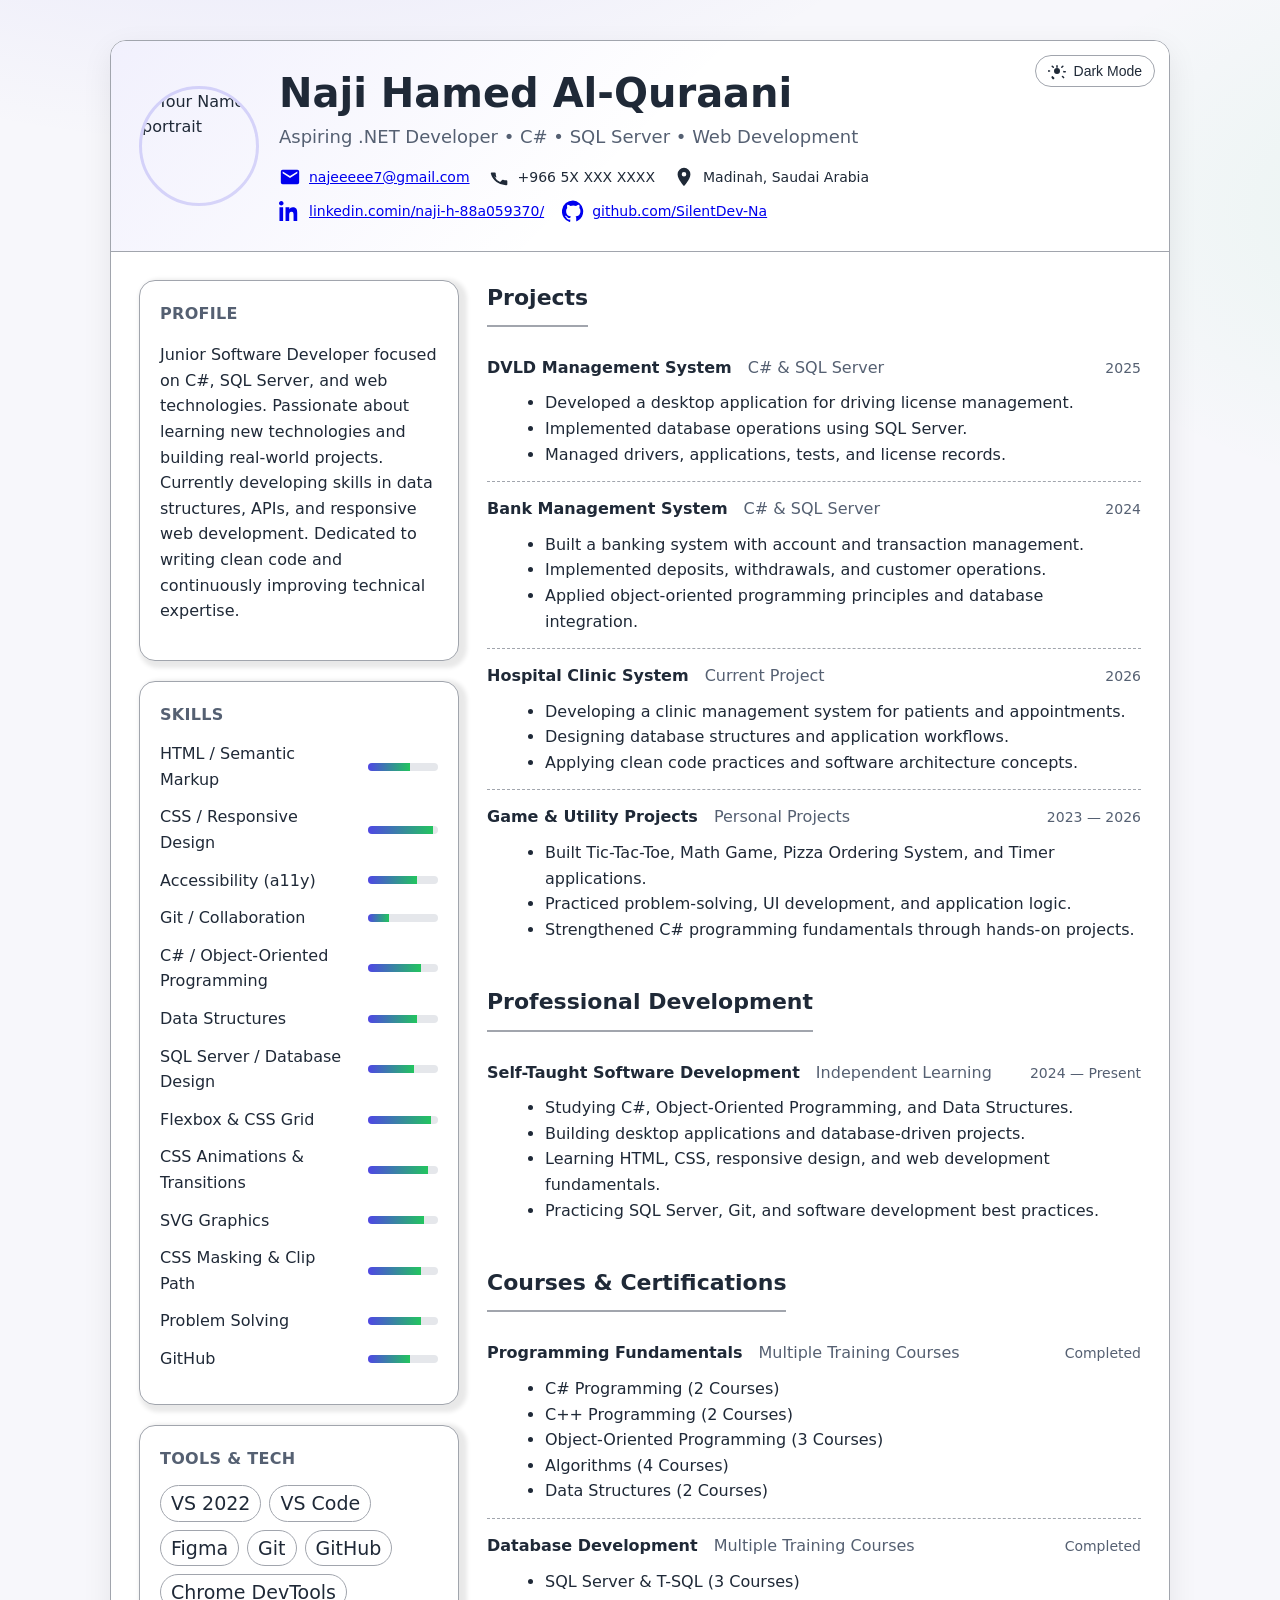
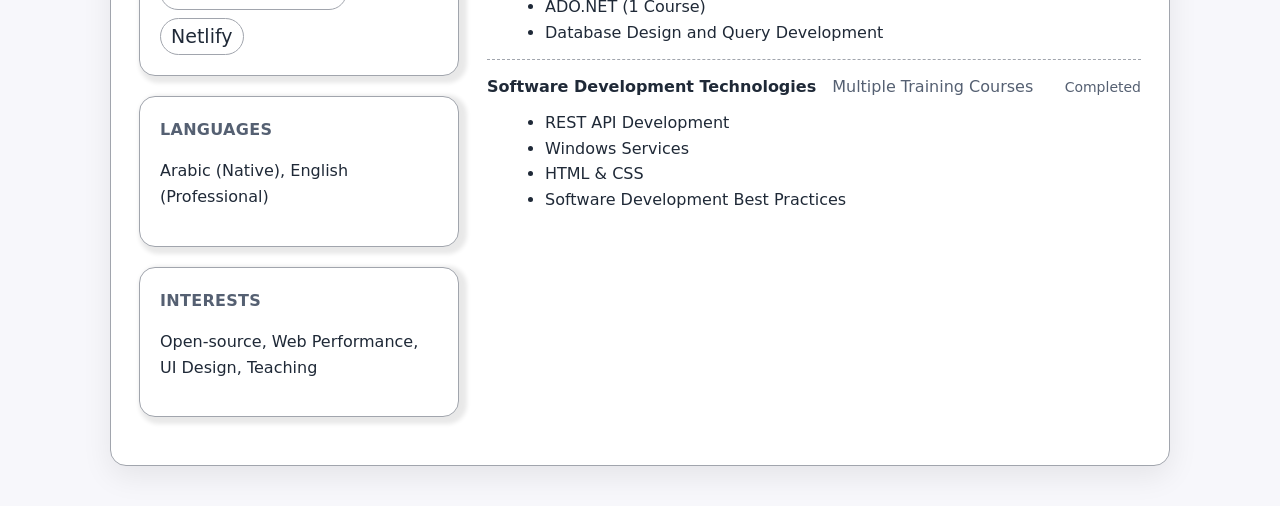
==== Project 1 - CV - Layout/index.html @ 6b4a6539 "Complete CV project 01" ====
<!DOCTYPE html>
<html lang="en">
<head>
    <meta charset="UTF-8">
    <meta name="viewport" content="width=device-width, initial-scale=1.0">
    <title>Project 1 CV</title>

    <style>
        :root {
                /* Palette */
                --bg:        #f7f7fb;   /* Page background */
                --card:      #ffffff;   /* Card/surface background */
                --text:      #1f2937;   /* Primary text */
                --muted:     #556072;   /* Secondary text */
                --accent:    #4f46e5;   /* Brand/link accent (indigo) */
                --accent-2:  #22c55e;   /* Secondary accent (green) */
                --line:      #a1a5ad;   /* Hairline borders */

                /* Shape & depth */
                --radius:    16px;                     /* Global corner rounding */
                --shadow:    0 10px 30px rgba(0,0,0,.08); /* Soft elevation on light bg */

                /* Spacing scale */
                --space-1:   6px;
                --space-2:   10px;
                --space-3:   14px;
                --space-4:   20px;
                --space-5:   28px;
                --space-6:   40px;

                /* Layout cap */
                --maxw:      1100px;                   /* Readable line length */
                }
                 :root[data-theme="dark"] {
                --bg:       #0b1220;
                --card:     #0f172a;
                --text:     #e5e7eb;
                --muted:    #9ca3af;
                --accent:   #8b93f9;
                --accent-2: #34d399;
                --line:     #1f2a44;
                --shadow:   none;                      /* Reduce glow on dark surfaces */
                }
                 @media (prefers-color-scheme: dark) {
                :root:not([data-theme]) {
                    --bg:       #0b1220;
                    --card:     #0f172a;
                    --text:     #e5e7eb;
                    --muted:    #9ca3af;
                    --accent:   #8b93f9;
                    --accent-2: #34d399;
                    --line:     #1f2a44;
                    --shadow:   none;
                }
                }
                 html { -webkit-text-size-adjust: 100%; }
                body {
                margin: 0;
                font: 16px/1.6 system-ui, -apple-system, Segoe UI, Roboto, Arial, sans-serif;
                color: var(--text);
                /* Soft background decoration + solid token color */
                background:
                    radial-gradient(1200px 600px at 20% -10%, rgba(79,70,229,.10), transparent 60%),
                    radial-gradient(900px 500px  at 120% 10%, rgba(34,197,94,.08), transparent 60%),
                    var(--bg);
                }
                *, *::before, *::after { box-sizing: border-box; }
                .muted { color: var(--muted); }
                 .tag {
                display: inline-block;
                padding: 2px 10px;
                border: 1px solid var(--line);
                border-radius: 999px;                  /* pill shape */
                font-size: 19px;
                }
         .card {
            background: var(--card);
            border: 1px solid var(--line);
            border-radius: var(--radius);
            box-shadow: var(--shadow);
            overflow: hidden;                       /* clip rounded corners on children */
            }
        .wrapper { max-width: var(--maxw); margin: 40px auto; padding: 0 var(--space-4); }
         .header {
            position: relative;                      /* anchor for absolute toggle */
            display: grid;
            grid-template-columns: 120px 1fr;        /* avatar | info */
            gap: var(--space-4);
            padding: var(--space-5);
            align-items: center;
            background: linear-gradient(135deg, rgba(79,70,229,.08), transparent 50%), var(--card);
            border-bottom: 1px solid var(--line);
            }
             .section { margin-bottom: var(--space-5); }
            .section h2 {
            display: inline-flex; align-items: center; gap: 10px;
            margin: 0 0 var(--space-3);
            font-size: 22px;
            border-bottom: 2px solid var(--line);
            padding-bottom: 10px;
            }                           
        .avatar {
            width: 120px;
            height: 120px;
            border-radius: 50%;
            overflow: hidden;
            border: 3px solid rgba(79,70,229,.2);
            }
            .avatar img {
            width: 100%;
            height: 100%;
            object-fit: cover;                       /* fill circle neatly */
            object-position: center;
            }

         .theme-toggle {
            position: absolute; top: 14px; right: 14px;
            display: inline-flex; align-items: center; gap: 8px;
            padding: 6px 12px;
            border-radius: 999px;
            border: 1px solid var(--line);
            background: var(--card);
            color: var(--text);
            cursor: pointer;
            font-size: 14px;
            }
            .theme-toggle:hover { box-shadow: 0 2px 10px rgba(0,0,0,.06); }
            .theme-toggle svg   { width: 18px; height: 18px; }
             .title-block h1    { margin: 0; font-size: clamp(28px, 5vw, 40px); line-height: 1.2; }
             .title-block p     { margin: 6px 0 0; font-size: 18px; }
             .contact {
            display: flex;
            flex-wrap: wrap;
            gap: 12px 18px;
            margin-top: var(--space-3);
            font-size: 14px;
            }   
             .contact a, .contact span { display: inline-flex; align-items: center; gap: 8px; }
             .icon { width: 22px; height: 22px; flex: none; }
             .grid{
                display: grid;
                grid-template-columns: 320px 1fr;
                gap: var(--space-5);
                padding: var(--space-5);
             }
             .side .block {
            background: var(--card);
            border: 1px solid var(--line);
            border-radius: var(--radius);
            padding: var(--space-4);
            margin-bottom: var(--space-4);
            box-shadow: 4px 3px 4px 4px rgba(0,0,0,.09);
            }
            .block h3 {
            margin: 0 0 var(--space-3);
            font-size: 16px;
            letter-spacing: .3px;
            text-transform: uppercase;
            color: var(--muted);
            }   
            .skill {
            display: grid;
            grid-template-columns: 1fr auto;         /* label | bar */
            align-items: center;
            gap: 14px;
            margin: 12px 0;
            }
            .meter {
            position: relative;
            width: 70px;
            height: 8px;
            background: #e5e7eb;
            border-radius: 999px;
            overflow: hidden;
          
            }
            .meter > span {
            display: block;
            height: 100%;
            width: var(--v, 60%);                    /* set via inline style e.g. style="--v: 85%" */
            background: linear-gradient(90deg, var(--accent), var(--accent-2));
            }
             .chips { display: flex; flex-wrap: wrap; gap: 8px; }
             .item { padding: 14px 0; border-bottom: 1px dashed var(--line); }
            .item:last-child { border-bottom: 0; }

            .item .top {
            display: flex; flex-wrap: wrap; gap: 10px 16px; align-items: baseline;
            }
            .item .role  { font-weight: 700; }
            .item .place { color: var(--muted); }
            .item .when  { margin-left: auto; font-size: 14px; color: var(--muted); }
            ul.clean { margin: 10px 0 0 18px; }
              @media (max-width: 640px) {
             .item .when { margin-left: 0; width: 100%; }
            }
             @media print {
            body { background: #fff; }
            .wrapper { margin: 0; }
            .card { box-shadow: none; border: 0; }
            .header, .grid { padding: 16px; }
            a { color: #000; text-decoration: none; }
            .section, .item, .block { break-inside: avoid; }  /* keep blocks from splitting pages */
            .theme-toggle { display: none !important; }       /* hide UI-only control */
            .side .block{box-shadow: none;}
            /* Optional: show URLs in print
            a::after { content: " (" attr(href) ")"; font-size: 10px; color: #555; } */
            }

            </style>
</head>
<body>
    <main class="wrapper">
        <article  class="card" aria-labelledby="cv-title">
             <header class="header">
                <button
                    id="themeToggle"
                    class="theme-toggle"
                    type="button"
                    aria-pressed="true"
                    aria-label="Toggle dark or light theme">
                    <svg viewBox="0 0 24 24" aria-hidden="true">
                        <path fill="currentColor"
                        d="M12 4a1 1 0 0 1 1 1V7a1 1 0 0 1-2 0V5a1 1 0 0 1 1-1Zm0 12a4 4 0 1 0 0-8 4 4 0 0 0 0 8Zm8-5a1 1 0 0 1 1 1h2a1 1 0 0 1 0 2h-2a1 1 0 0 1-1-1 1 1 0 0 1 1-1ZM3 12a1 1 0 0 1-1 1H0a1 1 0 0 1 0-2h2a1 1 0 0 1 1 1Zm15.66 6.66a1 1 0 0 1 1.41 0l1.42 1.42a1 1 0 0 1-1.42 1.41l-1.41-1.41a1 1 0 0 1 0-1.42ZM4.93 4.93a1 1 0 0 1 1.41 0L7.76 6.34A1 1 0 0 1 6.34 7.76L4.93 6.34a1 1 0 0 1 0-1.41Zm0 14.14a1 1 0 0 1 1.41 0l1.41 1.41A1 1 0 0 1 6.34 22.9l-1.41-1.41a1 1 0 0 1 0-1.41ZM19.07 4.93a1 1 0 0 1 1.41 0 1 1 0 0 1 0 1.41l-1.41 1.41A1 1 0 0 1 17.66 6.34l1.41-1.41Z" />
                    </svg>
                    <span>Toggle Theme</span>
                </button>

                 <div class="avatar" role="img" aria-label="Profile photo">
                    <img src="images/ForLabtop.jpg" alt="Your Name portrait" loading="lazy" />
                </div>

                 <div class="title-block">
                    <h1 id="cv-title">Naji Hamed Al-Quraani</h1>
                    <p class="muted">Aspiring .NET Developer • C# • SQL Server • Web Development</p>

                    <div class="contact" aria-label="Contact information">
                        <a href="mailto:najeeeee7@gmail.com" aria-label="Email">
                        <svg class="icon" viewBox="0 0 24 24" aria-hidden="true">
                            <path fill="currentColor" d="M20 4H4a2 2 0 0 0-2 2v12a2 2 0 0 0 2 2h16a2 2 0 0 0 2-2V6a2 2 0 0 0-2-2Zm0 4-8 5L4 8V6l8 5 8-5Z"/>
                        </svg>
                        najeeeee7@gmail.com
                        </a>

                        <span aria-label="Phone">
                        <svg class="icon" viewBox="0 0 24 24" aria-hidden="true">
                            <path fill="currentColor" d="M6.6 10.8a15.1 15.1 0 0 0 6.6 6.6l2.2-2.2a1 1 0 0 1 1-.24 11.7 11.7 0 0 0 3.7.6 1 1 0 0 1 1 1V20a1 1 0 0 1-1 1A17 17 0 0 1 3 8a1 1 0 0 1 1-1h3.4a1 1 0 0 1 1 1 11.7 11.7 0 0 0 .6 3.7 1 1 0 0 1-.24 1Z"/>
                        </svg>
                        +966 5X XXX XXXX
                        </span>

                        <span aria-label="Location">
                        <svg class="icon" viewBox="0 0 24 24" aria-hidden="true">
                            <path fill="currentColor" d="M12 2a7 7 0 0 0-7 7c0 5.25 7 13 7 13s7-7.75 7-13a7 7 0 0 0-7-7Zm0 9.5a2.5 2.5 0 1 1 0-5 2.5 2.5 0 0 1 0 5Z"/>
                        </svg>
                        Madinah, Saudai Arabia
                        </span>

                        <!-- <a href="https://your-portfolio.example" target="_blank" rel="noopener" aria-label="Website">
                        <svg class="icon" viewBox="0 0 24 24" aria-hidden="true">
                            <path fill="currentColor" d="M12 2a10 10 0 1 0 10 10A10 10 0 0 0 12 2Zm1 17.9V18h-2v1.9A8 8 0 0 1 4.1 13H6v-2H4.1A8 8 0 0 1 11 4.1V6h2V4.1A8 8 0 0 1 19.9 11H18v2h1.9A8 8 0 0 1 13 19.9Z"/>
                        </svg>
                        your-portfolio.example
                        </a> -->

                        <a href="https://www.linkedin.com/in/naji-h-88a059370/" target="_blank" rel="noopener" aria-label="LinkedIn">
                        <svg class="icon" viewBox="0 0 24 24" aria-hidden="true">
                            <path fill="currentColor" d="M4.98 3.5C4.98 4.88 3.86 6 2.5 6S0 4.88 0 3.5 1.12 1 2.5 1s2.48 1.12 2.48 2.5zM.5 8h4V23h-4V8zm7 0h3.8v2.05h.05c.53-1 1.83-2.05 3.76-2.05 4.02 0 4.77 2.64 4.77 6.08V23h-4v-6.67c0-1.59-.03-3.63-2.21-3.63-2.21 0-2.55 1.73-2.55 3.52V23h-4V8z"/>
                        </svg>
                        linkedin.comin/naji-h-88a059370/
                        </a>

                        <a href="https://github.com/SilentDev-Na" target="_blank" rel="noopener" aria-label="GitHub">
                        <svg class="icon" viewBox="0 0 24 24" aria-hidden="true">
                            <path fill="currentColor" d="M12 .5a12 12 0 0 0-3.8 23.4c.6.1.8-.3.8-.6v-2c-3.3.7-4-1.6-4-1.6-.6-1.4-1.4-1.8-1.4-1.8-1.1-.7.1-.7.1-.7 1.2.1 1.8 1.2 1.8 1.2 1.1 1.8 2.9 1.3 3.6 1 .1-.8.4-1.3.7-1.6-2.6-.3-5.3-1.3-5.3-5.9 0-1.3.5-2.4 1.2-3.3-.1-.3-.5-1.6.1-3.3 0 0 1-.3 3.4 1.2a11.6 11.6 0 0 1 6.2 0c2.4-1.5 3.4-1.2 3.4-1.2.6 1.7.2 3 .1 3.3.8.9 1.2 2 1.2 3.3 0 4.6-2.7 5.6-5.3 5.9.4.4.7 1 .7 2v2.9c0 .3.2.7.8.6A12 12 0 0 0 12 .5Z"/>
                        </svg>
                        github.com/SilentDev-Na
                        </a>
                    </div>
                    </div>
            </header>
            <div class="grid">
                <aside class="side">
                    <section class="block" aria-labelledby="profile-title">
                        <h3 id="profile-title">Profile</h3>
                        <p>
                        Junior Software Developer focused on C#, SQL Server, and web technologies.
                        Passionate about learning new technologies and building real-world projects.
                        Currently developing skills in data structures, APIs, and responsive web development.
                        Dedicated to writing clean code and continuously improving technical expertise.
                        </p>
                   </section>
                   <section class="block" aria-labelledby="skills-title">
                    <h3 id="skills-title">Skills</h3>

                    <!-- Each .meter > span width is driven by inline --v -->
                    <div class="skill">
                    <span>HTML / Semantic Markup</span>
                    <div class="meter" aria-hidden="true"><span style="--v: 60%"></span></div>
                    </div>
                    <div class="skill">
                    <span>CSS / Responsive Design</span>
                    <div class="meter" aria-hidden="true"><span style="--v: 93%"></span></div>
                    </div>
                    <div class="skill">
                    <span>Accessibility (a11y)</span>
                    <div class="meter" aria-hidden="true"><span style="--v: 70%"></span></div>
                    </div>

                    <div class="skill">
                    <span>Git / Collaboration</span>
                    <div class="meter" aria-hidden="true"><span style="--v: 30%"></span></div>
                    </div>
                    <div class="skill">
                    <span>C# / Object-Oriented Programming</span>
                    <div class="meter" aria-hidden="true"><span style="--v: 75%"></span></div>
                </div>

                <div class="skill">
                    <span>Data Structures</span>
                    <div class="meter" aria-hidden="true"><span style="--v: 70%"></span></div>
                </div>

                <div class="skill">
                    <span>SQL Server / Database Design</span>
                    <div class="meter" aria-hidden="true"><span style="--v: 65%"></span></div>
                </div>

                <div class="skill">
                    <span>Flexbox & CSS Grid</span>
                    <div class="meter" aria-hidden="true"><span style="--v: 90%"></span></div>
                </div>

                <div class="skill">
                    <span>CSS Animations & Transitions</span>
                    <div class="meter" aria-hidden="true"><span style="--v: 85%"></span></div>
                </div>

                <div class="skill">
                    <span>SVG Graphics</span>
                    <div class="meter" aria-hidden="true"><span style="--v: 80%"></span></div>
                </div>

                <div class="skill">
                    <span>CSS Masking & Clip Path</span>
                    <div class="meter" aria-hidden="true"><span style="--v: 75%"></span></div>
                </div>

                <div class="skill">
                    <span>Problem Solving</span>
                    <div class="meter" aria-hidden="true"><span style="--v: 75%"></span></div>
                </div>

                <div class="skill">
                    <span>GitHub</span>
                    <div class="meter" aria-hidden="true"><span style="--v: 60%"></span></div>
                </div>
                </section>

                 <section class="block" aria-labelledby="tools-title">
            <h3 id="tools-title">Tools & Tech</h3>
            <div class="chips" role="list" aria-label="Tools and technologies">
                <span class="tag" role="listitem">VS 2022</span>
              <span class="tag" role="listitem">VS Code</span>
              <span class="tag" role="listitem">Figma</span>
              <span class="tag" role="listitem">Git</span>
              <span class="tag" role="listitem">GitHub</span>
              <span class="tag" role="listitem">Chrome DevTools</span>
              <span class="tag" role="listitem">Netlify</span>
            </div>
                 </section>

                  <section class="block" aria-labelledby="languages-title">
                        <h3 id="languages-title">Languages</h3>
                        <p>Arabic (Native), English (Professional)</p>
                  </section>

                   <section class="block" aria-labelledby="interests-title">
                        <h3 id="interests-title">Interests</h3>
                        <p>Open-source, Web Performance, UI Design, Teaching</p>
                   </section>

                </aside>

                <div class="main">
                    <section class="section" aria-labelledby="projects-title">

                <h2 id="projects-title">Projects</h2>

                <div class="item">

                    <div class="top">

                    <div class="role">DVLD Management System</div>

                    <div class="place">C# & SQL Server</div>

                    <div class="when">2025</div>

                    </div>

                    <ul class="clean">

                    <li>Developed a desktop application for driving license management.</li>

                    <li>Implemented database operations using SQL Server.</li>

                    <li>Managed drivers, applications, tests, and license records.</li>

                    </ul>

                </div>

                <div class="item">

                    <div class="top">

                    <div class="role">Bank Management System</div>

                    <div class="place">C# & SQL Server</div>

                    <div class="when">2024</div>

                    </div>

                    <ul class="clean">

                    <li>Built a banking system with account and transaction management.</li>

                    <li>Implemented deposits, withdrawals, and customer operations.</li>

                    <li>Applied object-oriented programming principles and database integration.</li>

                    </ul>

                </div>

                <div class="item">

                    <div class="top">

                    <div class="role">Hospital Clinic System</div>

                    <div class="place">Current Project</div>

                    <div class="when">2026</div>

                    </div>

                    <ul class="clean">

                    <li>Developing a clinic management system for patients and appointments.</li>

                    <li>Designing database structures and application workflows.</li>

                    <li>Applying clean code practices and software architecture concepts.</li>

                    </ul>

                </div>

                <div class="item">

                    <div class="top">

                    <div class="role">Game & Utility Projects</div>

                    <div class="place">Personal Projects</div>

                    <div class="when">2023 — 2026</div>

                    </div>

                    <ul class="clean">

                    <li>Built Tic-Tac-Toe, Math Game, Pizza Ordering System, and Timer applications.</li>

                    <li>Practiced problem-solving, UI development, and application logic.</li>

                    <li>Strengthened C# programming fundamentals through hands-on projects.</li>

                    </ul>

                </div>
                </section>

                <section class="section" aria-labelledby="education-title">
                <h2 id="education-title">Professional Development</h2>

                <div class="item">
                    <div class="top">
                    <div class="role">Self-Taught Software Development</div>
                    <div class="place">Independent Learning</div>
                    <div class="when">2024 — Present</div>
                    </div>
                    <ul class="clean">
                    <li>Studying C#, Object-Oriented Programming, and Data Structures.</li>
                    <li>Building desktop applications and database-driven projects.</li>
                    <li>Learning HTML, CSS, responsive design, and web development fundamentals.</li>
                    <li>Practicing SQL Server, Git, and software development best practices.</li>
                    </ul>
                </div>
                </section>

                <section class="section" aria-labelledby="certs-title">
                    <h2 id="certs-title">Courses & Certifications</h2>

                    <div class="item">
                        <div class="top">
                        <div class="role">Programming Fundamentals</div>
                        <div class="place">Multiple Training Courses</div>
                        <div class="when">Completed</div>
                        </div>
                        <ul class="clean">
                        <li>C# Programming (2 Courses)</li>
                        <li>C++ Programming (2 Courses)</li>
                        <li>Object-Oriented Programming (3 Courses)</li>
                        <li>Algorithms (4 Courses)</li>
                        <li>Data Structures (2 Courses)</li>
                        </ul>
                    </div>

                    <div class="item">
                        <div class="top">
                        <div class="role">Database Development</div>
                        <div class="place">Multiple Training Courses</div>
                        <div class="when">Completed</div>
                        </div>
                        <ul class="clean">
                        <li>SQL Server & T-SQL (3 Courses)</li>
                        <li>ADO.NET (1 Course)</li>
                        <li>Database Design and Query Development</li>
                        </ul>
                    </div>

                    <div class="item">
                        <div class="top">
                        <div class="role">Software Development Technologies</div>
                        <div class="place">Multiple Training Courses</div>
                        <div class="when">Completed</div>
                        </div>
                        <ul class="clean">
                        <li>REST API Development</li>
                        <li>Windows Services</li>
                        <li>HTML & CSS</li>
                        <li>Software Development Best Practices</li>
                        </ul>
                    </div>
                    </section>

                </div>
            </div>
        </article>
    </main>

     <!-- ──────────────── Theme Toggle Script ────────────────
  📌 Pattern: IIFE (no globals). The toggle flips data-theme on <html>
     and saves the choice to localStorage so it persists across visits.
  -->
  <script>
    (function () {
      const STORAGE_KEY = 'theme';                         // localStorage key
      const root = document.documentElement;               // <html>
      const btn  = document.getElementById('themeToggle'); // toggle button

      // Load saved preference and apply token set if present
      const saved = localStorage.getItem(STORAGE_KEY);
      if (saved === 'light' || saved === 'dark') {
        root.setAttribute('data-theme', saved);
      }

      // Apply + persist + sync accessible state/label
      function applyTheme(theme) {
        root.setAttribute('data-theme', theme);
        localStorage.setItem(STORAGE_KEY, theme);
        btn.setAttribute('aria-pressed', String(theme === 'dark'));        // reflect state
        btn.querySelector('span').textContent = theme === 'dark'
          ? 'Light Mode' : 'Dark Mode';                                    // user-friendly label
      }

      // Initialize UI from current attribute or default to light
      applyTheme(root.getAttribute('data-theme') || 'light');

      // Click handler flips theme
      btn.addEventListener('click', () => {
        const next = root.getAttribute('data-theme') === 'dark' ? 'light' : 'dark';
        applyTheme(next);
      });
    })();
  </script>
</body>
</html>
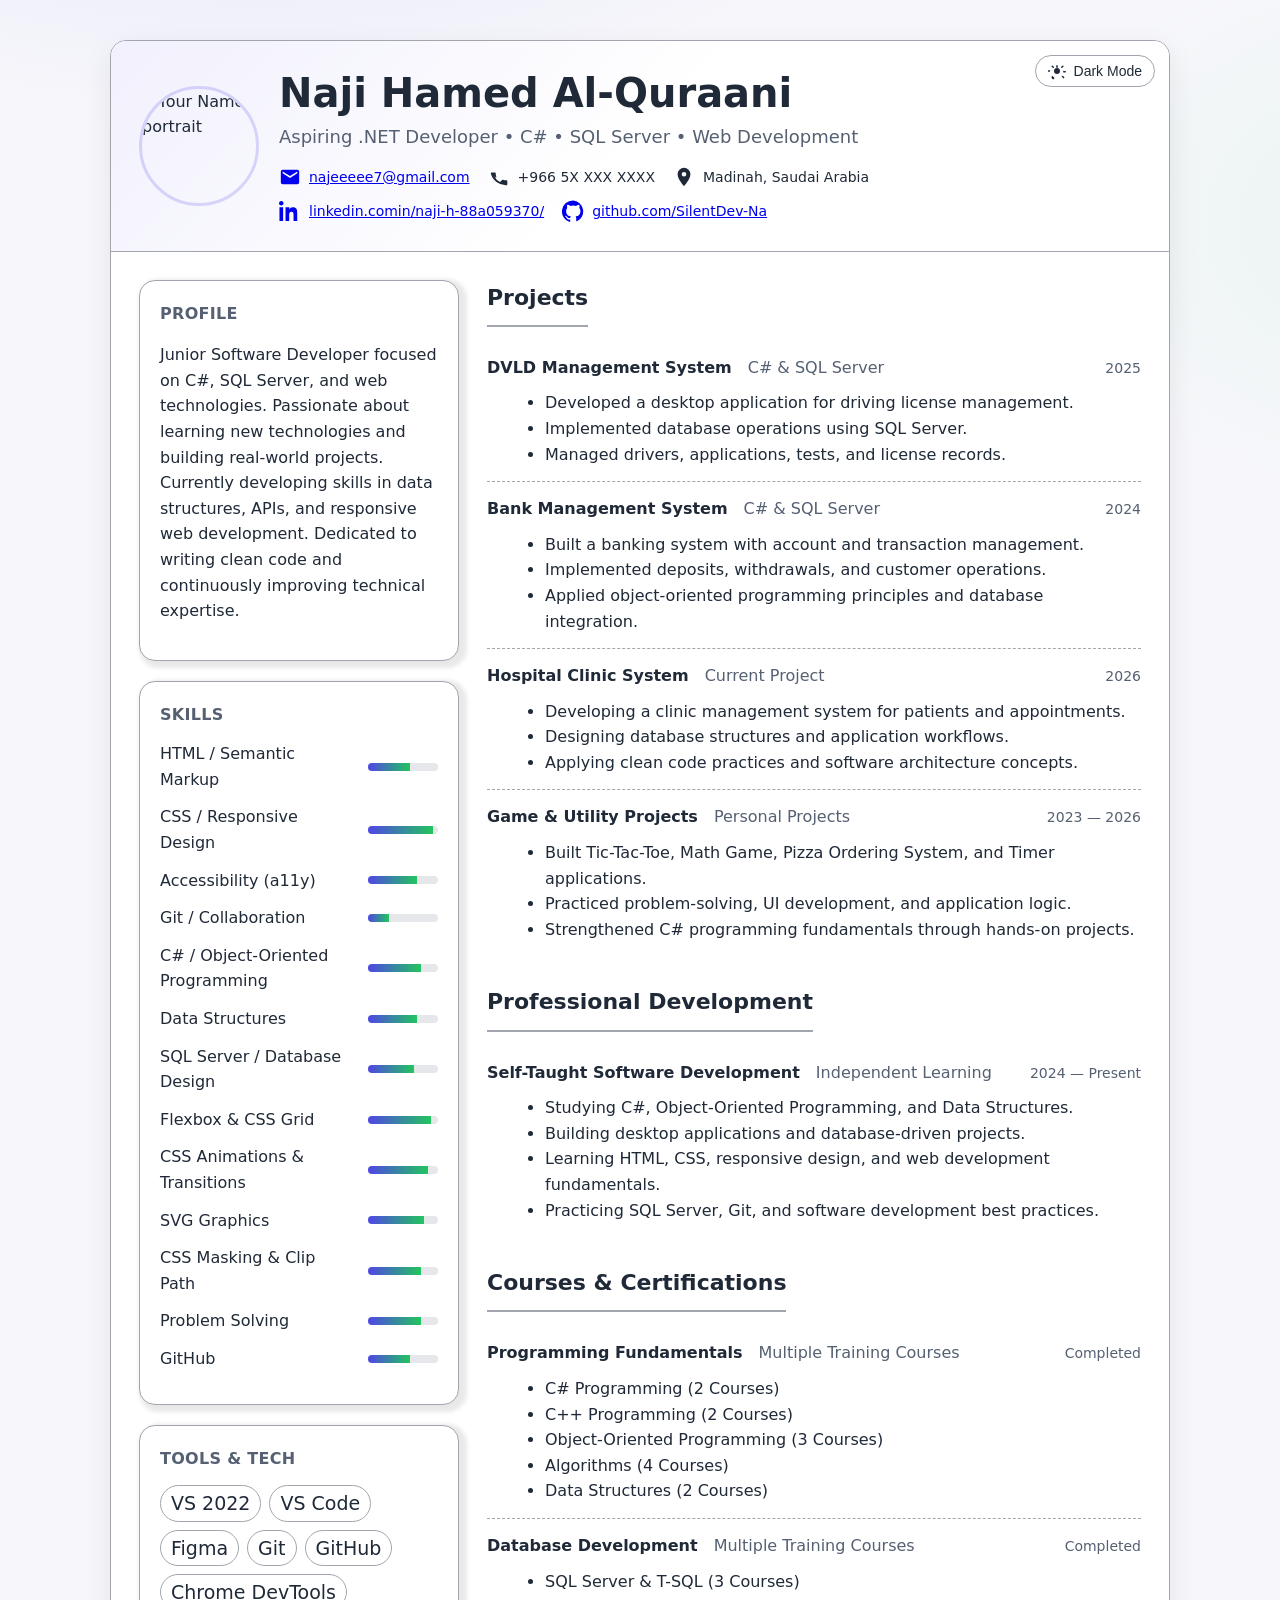
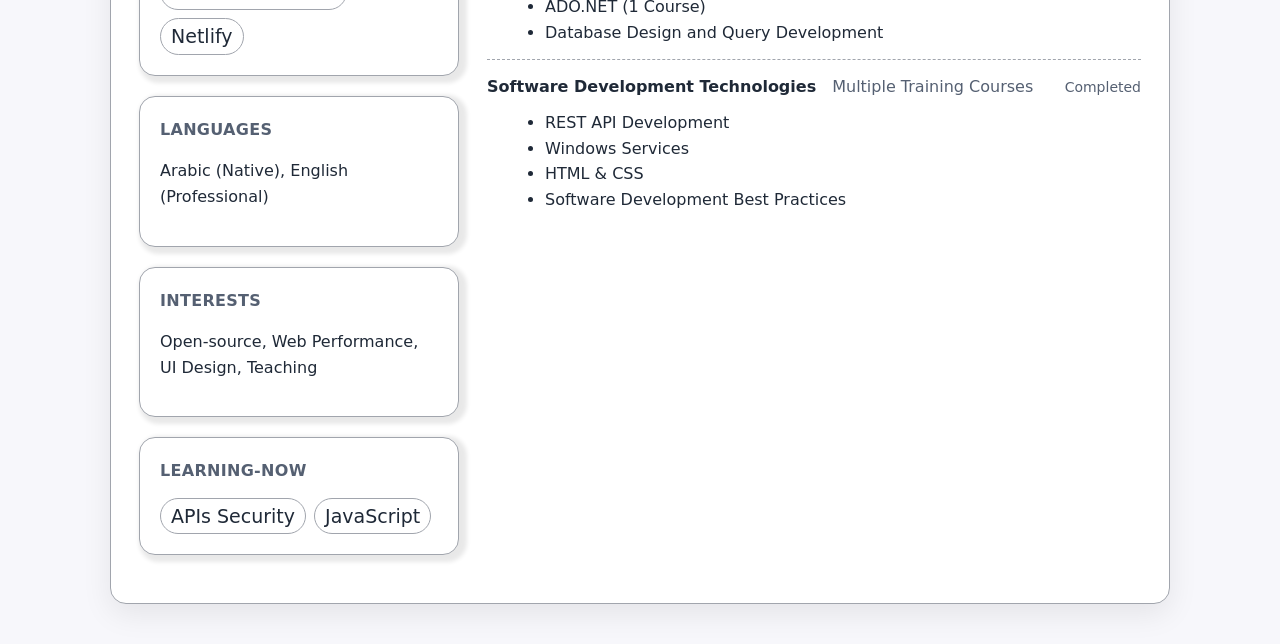
==== commit 185ae138: "Add current learning topics section" ====
--- a/Project 1 - CV - Layout/index.html
+++ b/Project 1 - CV - Layout/index.html
@@ -206,6 +206,10 @@
             /* Optional: show URLs in print
             a::after { content: " (" attr(href) ")"; font-size: 10px; color: #555; } */
             }
+            .learning-now{
+                display: block;
+                font-size: 19px;
+            }
 
             </style>
 </head>
@@ -379,6 +383,14 @@
                         <h3 id="interests-title">Interests</h3>
                         <p>Open-source, Web Performance, UI Design, Teaching</p>
                    </section>
+                  <section class="block" aria-labelledby="interests-title">
+                     <h3 id="learning-title">learning-now</h3>
+                     <div class="chips">
+                        <span class="tag">APIs Security</span>
+                        <span class="tag">JavaScript</span>
+                     </div>
+
+                  </section>
 
                 </aside>
 
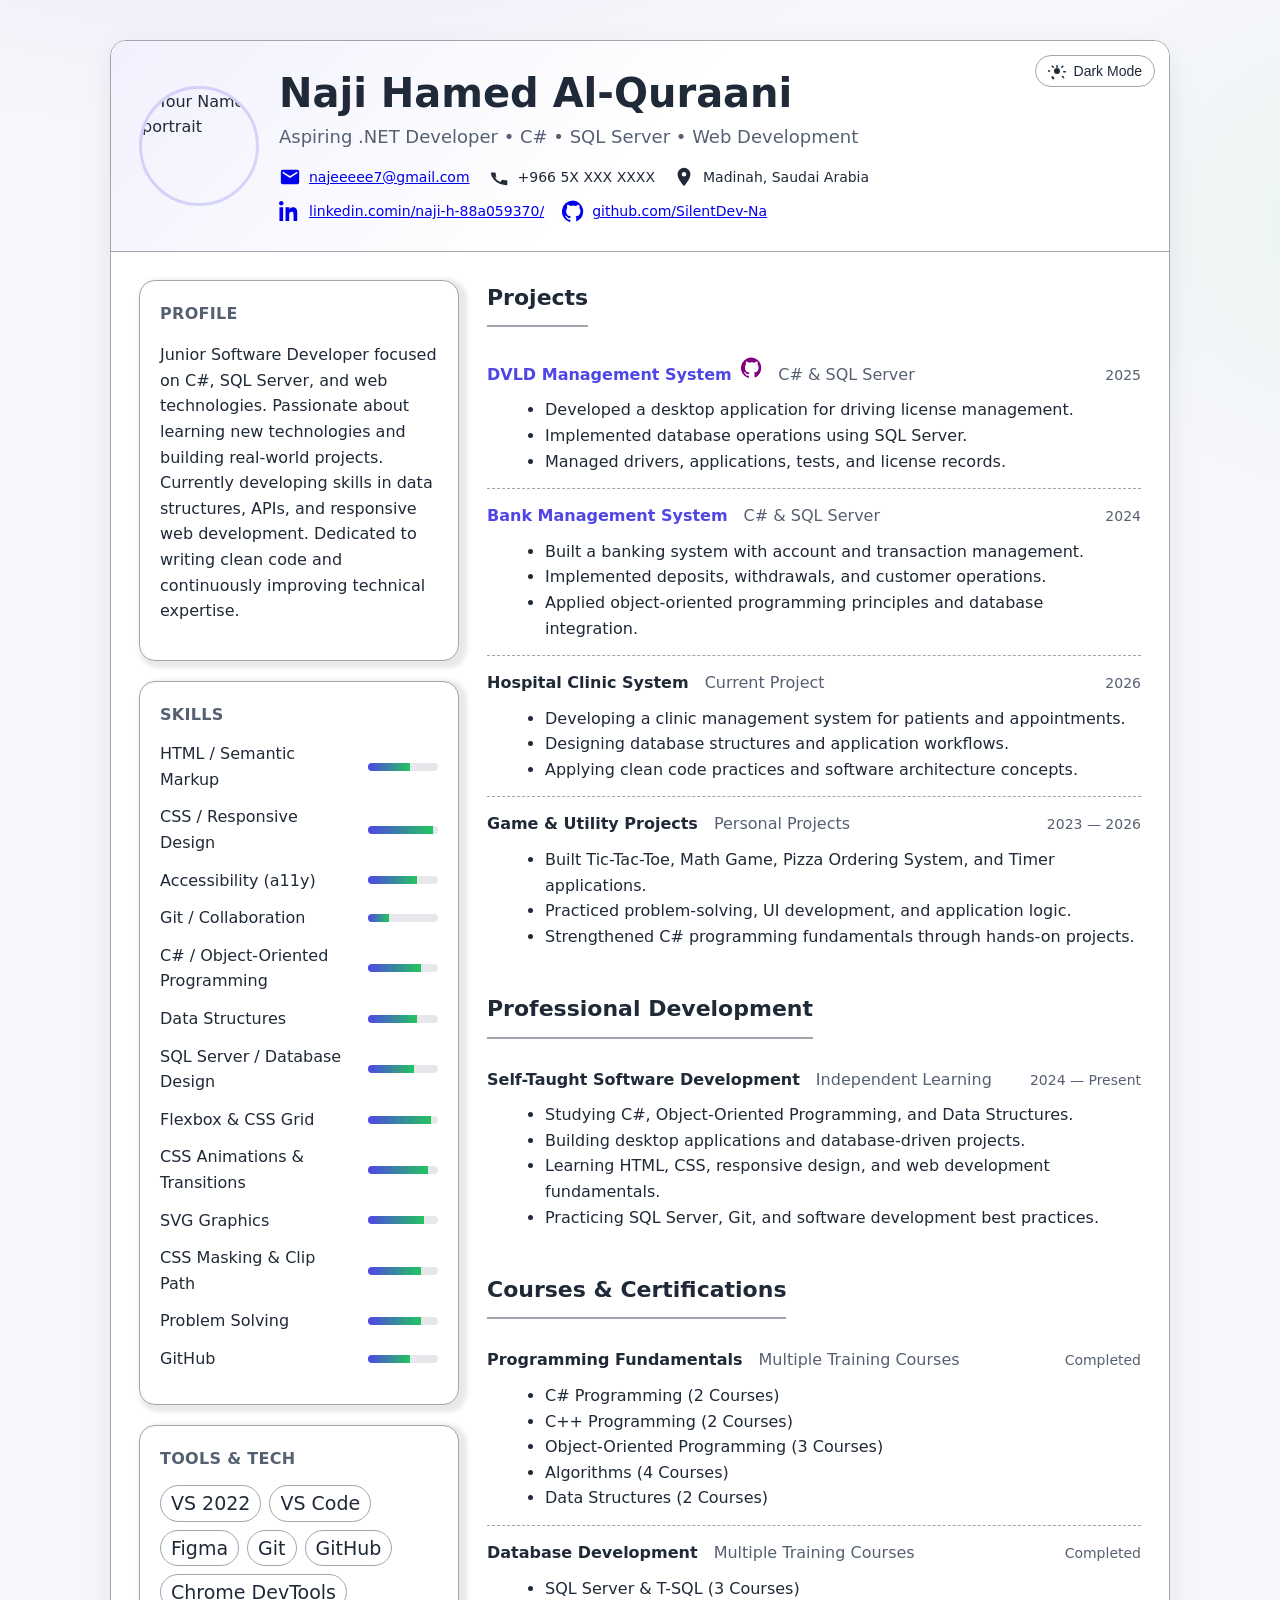
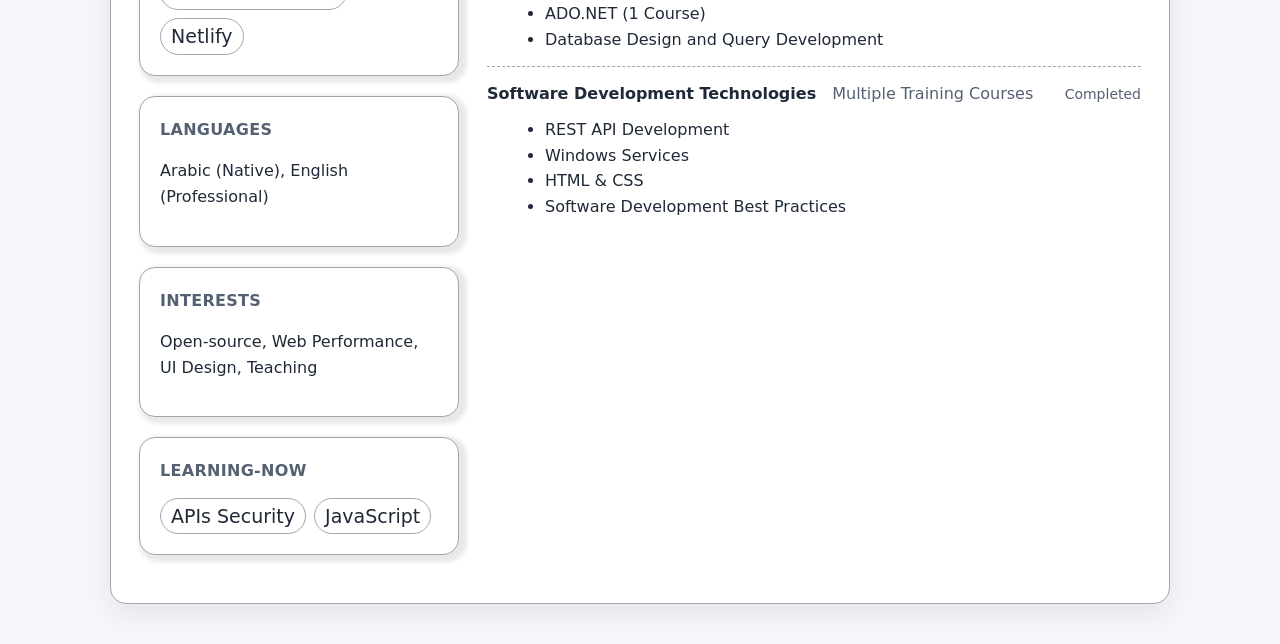
==== commit 9e620f85: "feat: improve mobile layout" ====
--- a/Project 1 - CV - Layout/index.html
+++ b/Project 1 - CV - Layout/index.html
@@ -188,12 +188,33 @@
             display: flex; flex-wrap: wrap; gap: 10px 16px; align-items: baseline;
             }
             .item .role  { font-weight: 700; }
+            .item .role a{
+                color: var(--accent);
+                text-decoration: none;
+                position: relative;
+            }
+
+            .role a::after{
+                content: "";
+                position: absolute;
+                left: 0;
+                bottom: -2px;
+                width: 0;
+                height: 2px;
+                background: currentColor;
+                transition: width .3s ease;
+            }
+
+            .role a:hover::after{
+                width: 100%;
+            }
             .item .place { color: var(--muted); }
             .item .when  { margin-left: auto; font-size: 14px; color: var(--muted); }
             ul.clean { margin: 10px 0 0 18px; }
               @media (max-width: 640px) {
              .item .when { margin-left: 0; width: 100%; }
             }
+            
              @media print {
             body { background: #fff; }
             .wrapper { margin: 0; }
@@ -403,7 +424,14 @@
 
                     <div class="top">
 
-                    <div class="role">DVLD Management System</div>
+                    <div class="role">
+                        <a href="https://github.com/SilentDev-Na/DVLD" target="_blank">
+                        DVLD Management System
+                        </a>
+                        <svg style="width: 25px; height: 25px; padding-left: 4px; color: purple" viewBox="0 0 24 24" aria-hidden="true">
+                            <path fill="currentColor" d="M12 .5a12 12 0 0 0-3.8 23.4c.6.1.8-.3.8-.6v-2c-3.3.7-4-1.6-4-1.6-.6-1.4-1.4-1.8-1.4-1.8-1.1-.7.1-.7.1-.7 1.2.1 1.8 1.2 1.8 1.2 1.1 1.8 2.9 1.3 3.6 1 .1-.8.4-1.3.7-1.6-2.6-.3-5.3-1.3-5.3-5.9 0-1.3.5-2.4 1.2-3.3-.1-.3-.5-1.6.1-3.3 0 0 1-.3 3.4 1.2a11.6 11.6 0 0 1 6.2 0c2.4-1.5 3.4-1.2 3.4-1.2.6 1.7.2 3 .1 3.3.8.9 1.2 2 1.2 3.3 0 4.6-2.7 5.6-5.3 5.9.4.4.7 1 .7 2v2.9c0 .3.2.7.8.6A12 12 0 0 0 12 .5Z"/>
+                        </svg>
+                   </div>
 
                     <div class="place">C# & SQL Server</div>
 
@@ -427,7 +455,11 @@
 
                     <div class="top">
 
-                    <div class="role">Bank Management System</div>
+                    <div class="role">
+                        <a href="https://github.com/SilentDev-Na/PracticeForm" target="_blank">
+                            Bank Management System
+                        </a >
+                    </div>
 
                     <div class="place">C# & SQL Server</div>
 
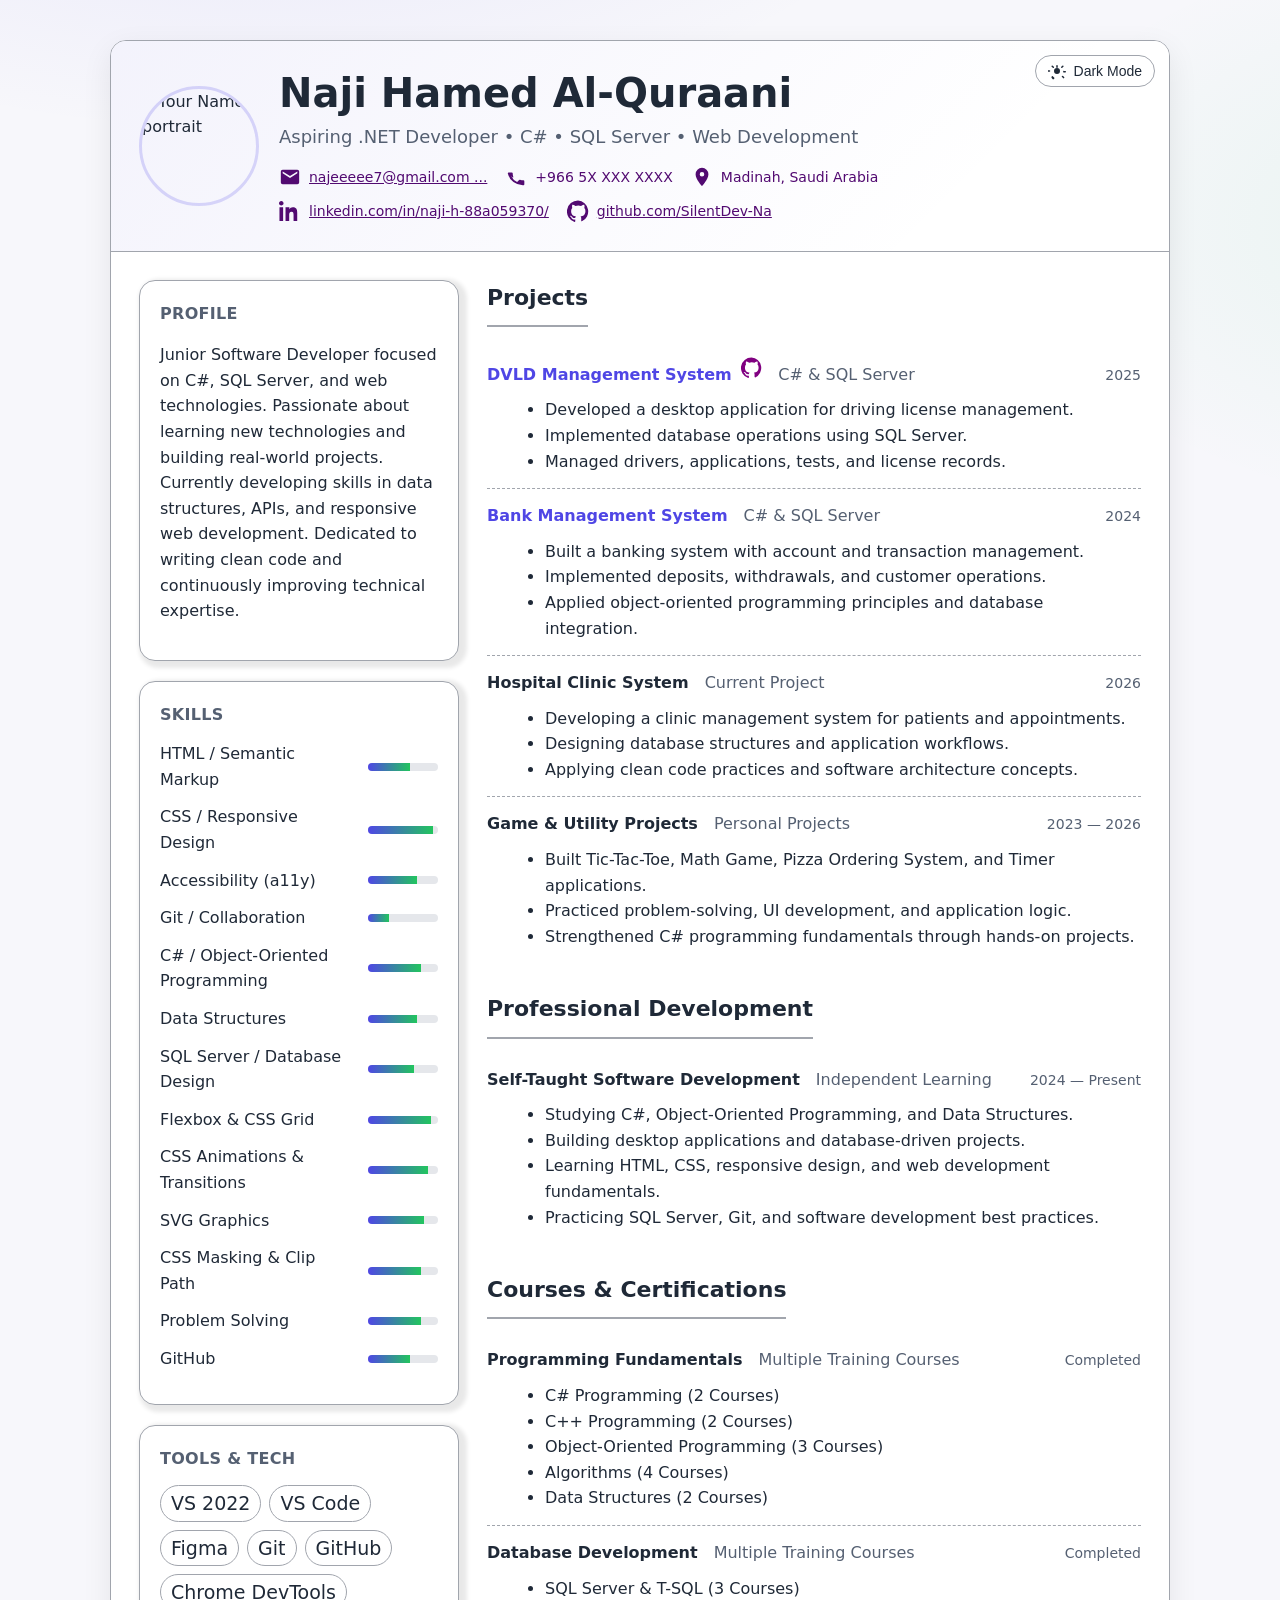
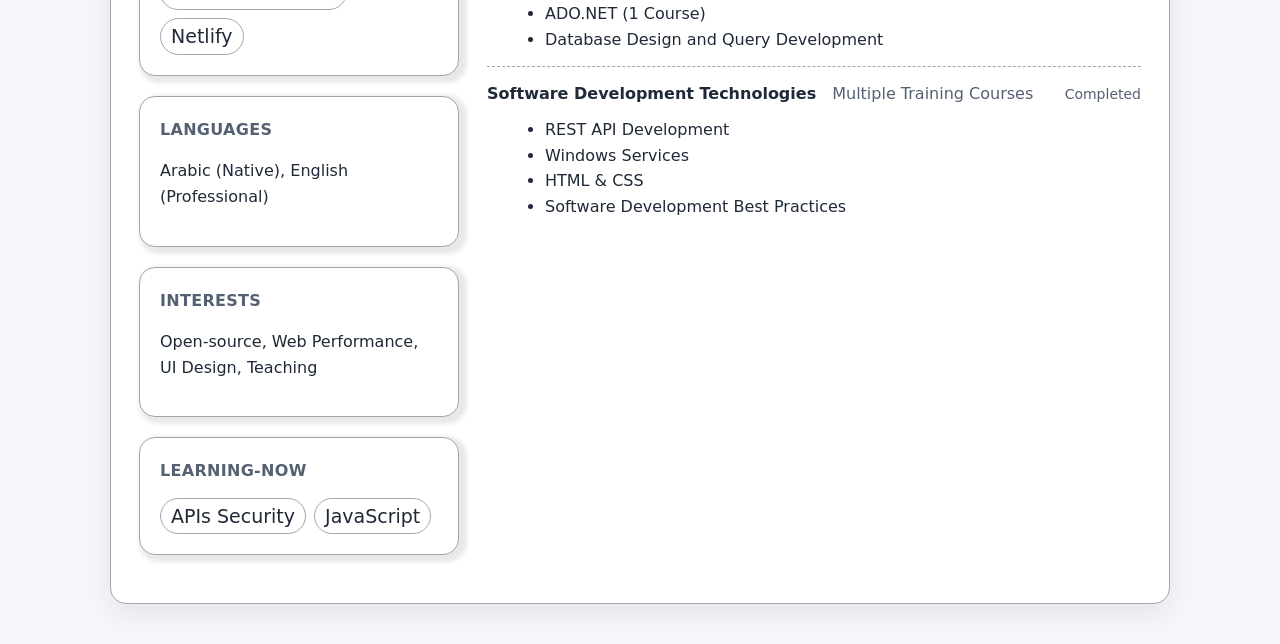
==== commit b0e4fdee: "docs: create README and add project preview images" ====
--- a/Project 1 - CV - Layout/index.html
+++ b/Project 1 - CV - Layout/index.html
@@ -15,6 +15,7 @@
                 --accent:    #4f46e5;   /* Brand/link accent (indigo) */
                 --accent-2:  #22c55e;   /* Secondary accent (green) */
                 --line:      #a1a5ad;   /* Hairline borders */
+                --links:     #520a71;
 
                 /* Shape & depth */
                 --radius:    16px;                     /* Global corner rounding */
@@ -39,6 +40,7 @@
                 --accent:   #8b93f9;
                 --accent-2: #34d399;
                 --line:     #1f2a44;
+                --links:    #6157eb;
                 --shadow:   none;                      /* Reduce glow on dark surfaces */
                 }
                  @media (prefers-color-scheme: dark) {
@@ -88,7 +90,7 @@
             gap: var(--space-4);
             padding: var(--space-5);
             align-items: center;
-            background: linear-gradient(135deg, rgba(79,70,229,.08), transparent 50%), var(--card);
+            background: linear-gradient(135deg, rgba(105, 99, 217, 0.08), transparent 80%), var(--card);
             border-bottom: 1px solid var(--line);
             }
              .section { margin-bottom: var(--space-5); }
@@ -135,7 +137,7 @@
             margin-top: var(--space-3);
             font-size: 14px;
             }   
-             .contact a, .contact span { display: inline-flex; align-items: center; gap: 8px; }
+             .contact a, .contact span { display: inline-flex; align-items: center; gap: 8px; color: var(--links);}
              .icon { width: 22px; height: 22px; flex: none; }
              .grid{
                 display: grid;
@@ -214,7 +216,13 @@
               @media (max-width: 640px) {
              .item .when { margin-left: 0; width: 100%; }
             }
-            
+             @media (max-width: 860px) {
+            .header { grid-template-columns: 1fr; text-align: center; }
+            .avatar { justify-self: center; }
+            .grid   { grid-template-columns: 1fr; }
+            .theme-toggle { position: static; justify-self: center; margin-bottom: 10px; }
+             }
+
              @media print {
             body { background: #fff; }
             .wrapper { margin: 0; }
@@ -264,7 +272,7 @@
                         <svg class="icon" viewBox="0 0 24 24" aria-hidden="true">
                             <path fill="currentColor" d="M20 4H4a2 2 0 0 0-2 2v12a2 2 0 0 0 2 2h16a2 2 0 0 0 2-2V6a2 2 0 0 0-2-2Zm0 4-8 5L4 8V6l8 5 8-5Z"/>
                         </svg>
-                        najeeeee7@gmail.com
+                        najeeeee7@gmail.com ...
                         </a>
 
                         <span aria-label="Phone">
@@ -278,7 +286,7 @@
                         <svg class="icon" viewBox="0 0 24 24" aria-hidden="true">
                             <path fill="currentColor" d="M12 2a7 7 0 0 0-7 7c0 5.25 7 13 7 13s7-7.75 7-13a7 7 0 0 0-7-7Zm0 9.5a2.5 2.5 0 1 1 0-5 2.5 2.5 0 0 1 0 5Z"/>
                         </svg>
-                        Madinah, Saudai Arabia
+                          Madinah, Saudi Arabia
                         </span>
 
                         <!-- <a href="https://your-portfolio.example" target="_blank" rel="noopener" aria-label="Website">
@@ -292,7 +300,7 @@
                         <svg class="icon" viewBox="0 0 24 24" aria-hidden="true">
                             <path fill="currentColor" d="M4.98 3.5C4.98 4.88 3.86 6 2.5 6S0 4.88 0 3.5 1.12 1 2.5 1s2.48 1.12 2.48 2.5zM.5 8h4V23h-4V8zm7 0h3.8v2.05h.05c.53-1 1.83-2.05 3.76-2.05 4.02 0 4.77 2.64 4.77 6.08V23h-4v-6.67c0-1.59-.03-3.63-2.21-3.63-2.21 0-2.55 1.73-2.55 3.52V23h-4V8z"/>
                         </svg>
-                        linkedin.comin/naji-h-88a059370/
+                        linkedin.com/in/naji-h-88a059370/
                         </a>
 
                         <a href="https://github.com/SilentDev-Na" target="_blank" rel="noopener" aria-label="GitHub">
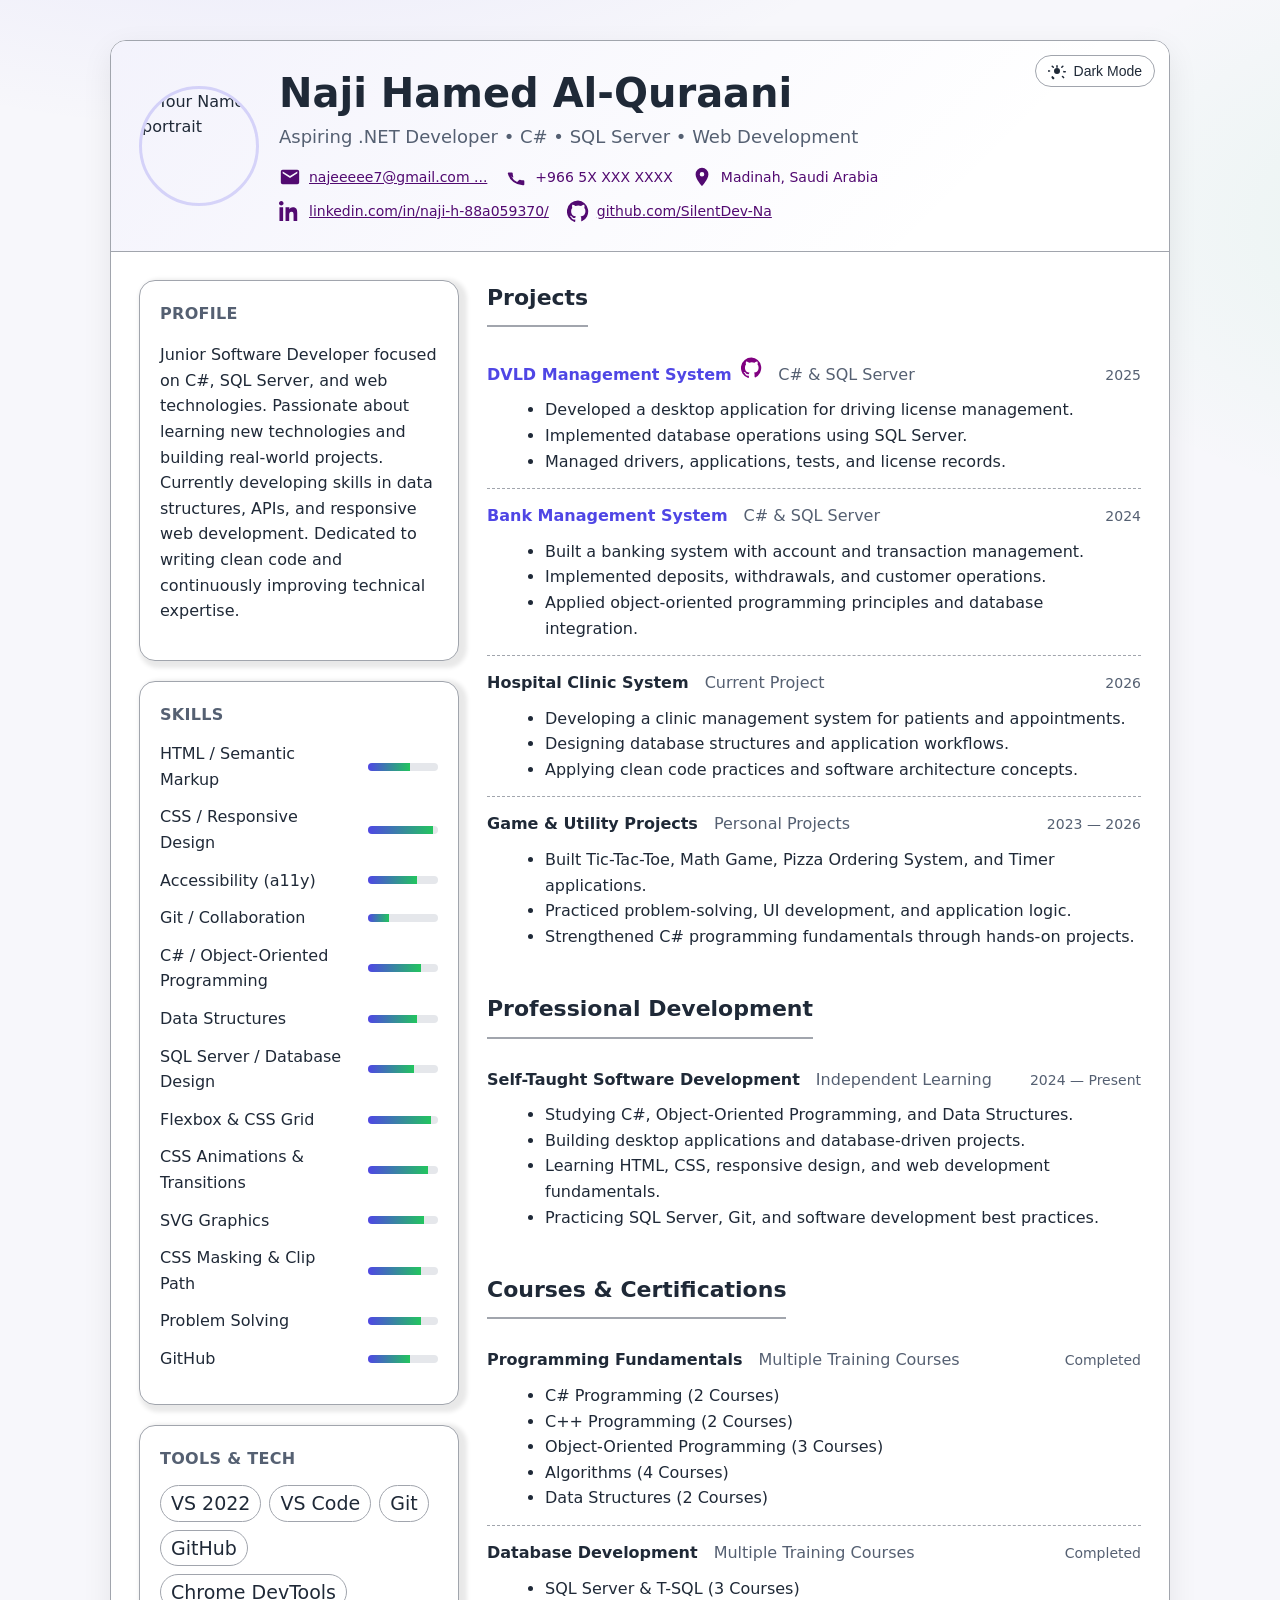
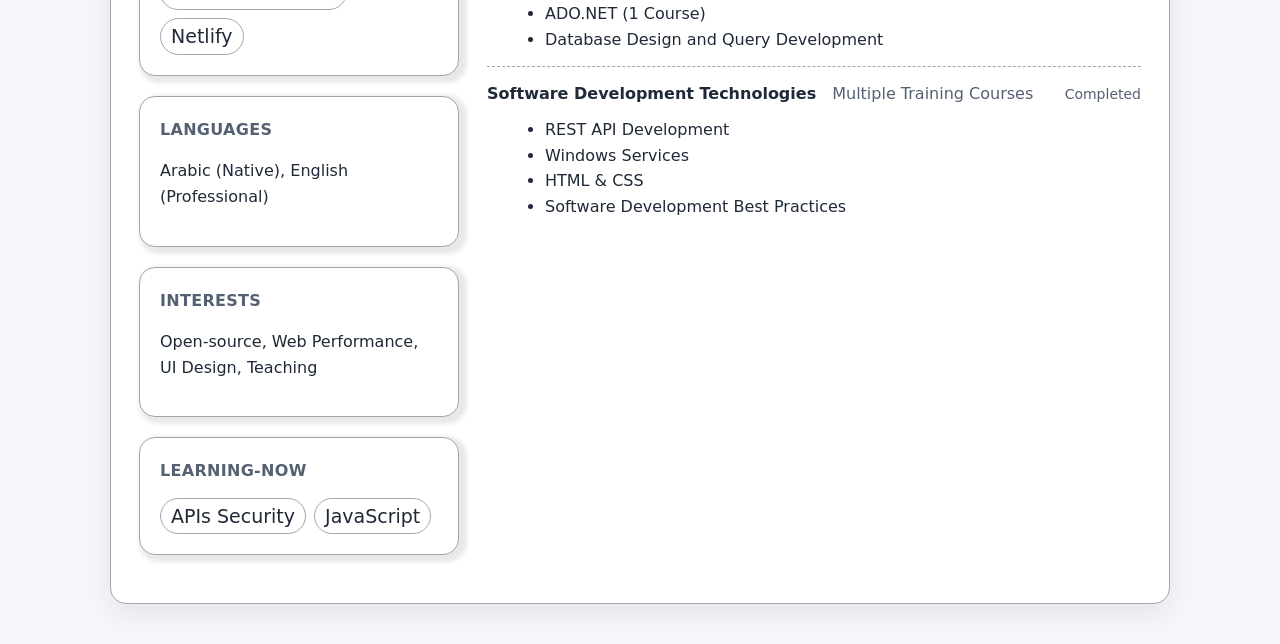
==== commit 91682e0e: "Added New Project" ====
--- a/Project 1 - CV - Layout/index.html
+++ b/Project 1 - CV - Layout/index.html
@@ -395,7 +395,6 @@
             <div class="chips" role="list" aria-label="Tools and technologies">
                 <span class="tag" role="listitem">VS 2022</span>
               <span class="tag" role="listitem">VS Code</span>
-              <span class="tag" role="listitem">Figma</span>
               <span class="tag" role="listitem">Git</span>
               <span class="tag" role="listitem">GitHub</span>
               <span class="tag" role="listitem">Chrome DevTools</span>
